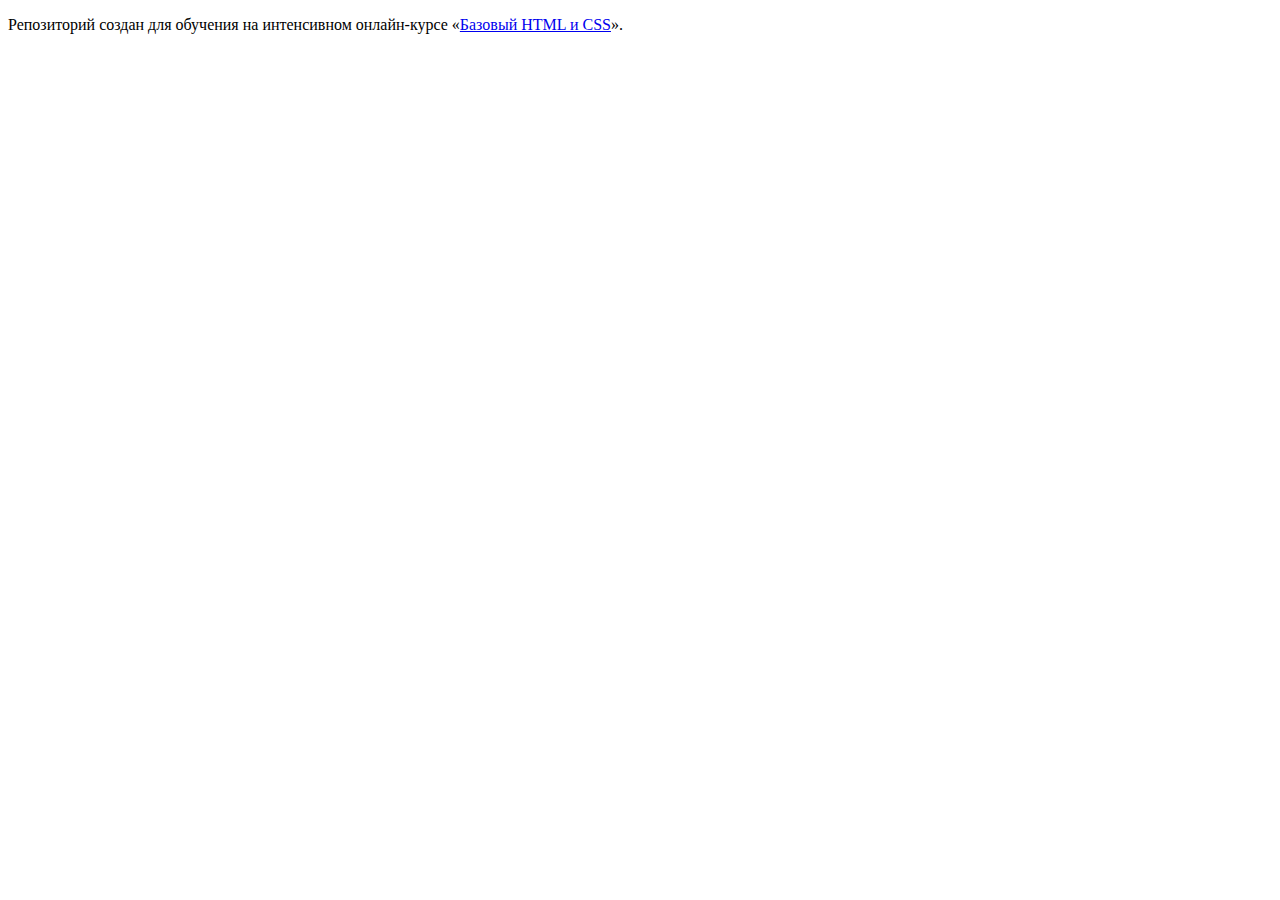
==== index.html @ ad71a14b ":hatching_chick:" ====
<!DOCTYPE html>
<html lang="ru">
  <head>
    <meta charset="utf-8">
    <title>HTML Academy: Барбершоп</title>
  </head>
  <body>

    <p>Репозиторий создан для обучения на интенсивном онлайн‑курсе «<a href="https://htmlacademy.ru/intensive/htmlcss">Базовый HTML и CSS</a>».</p>

  </body>
</html>
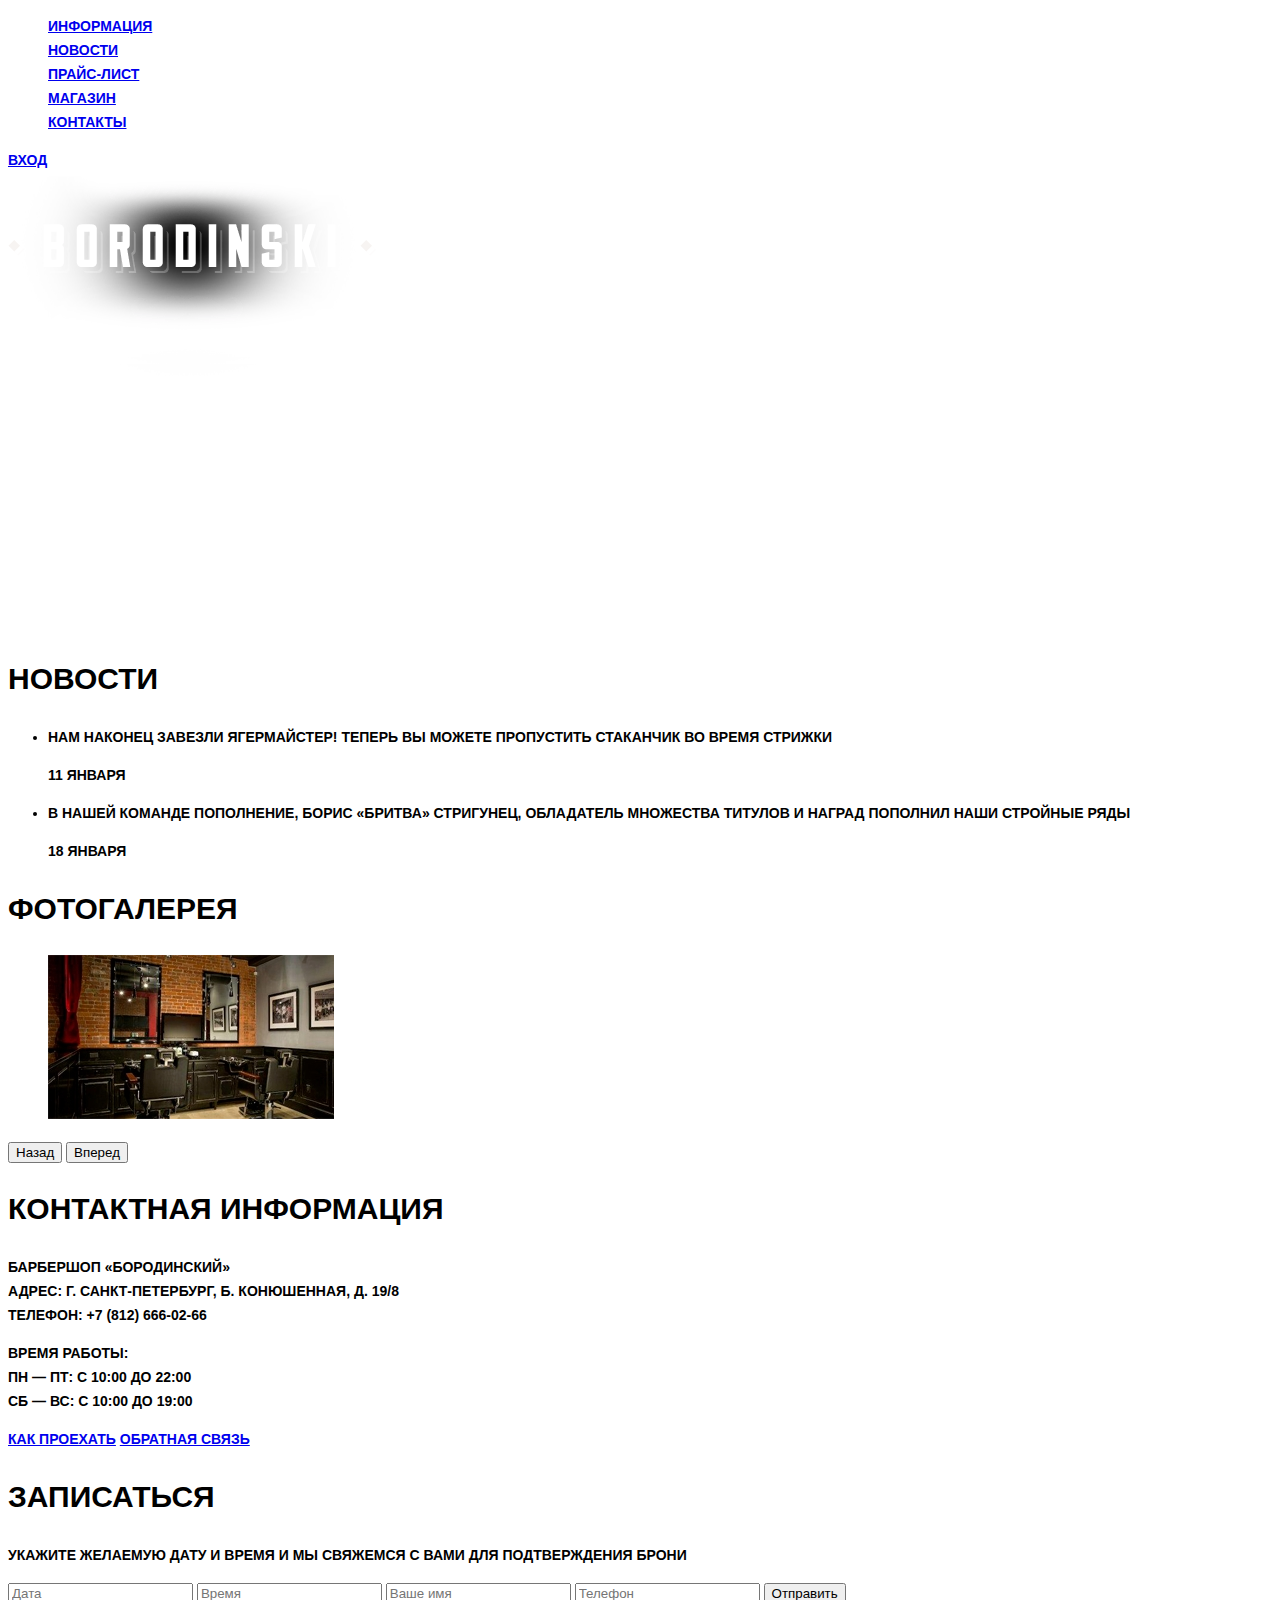
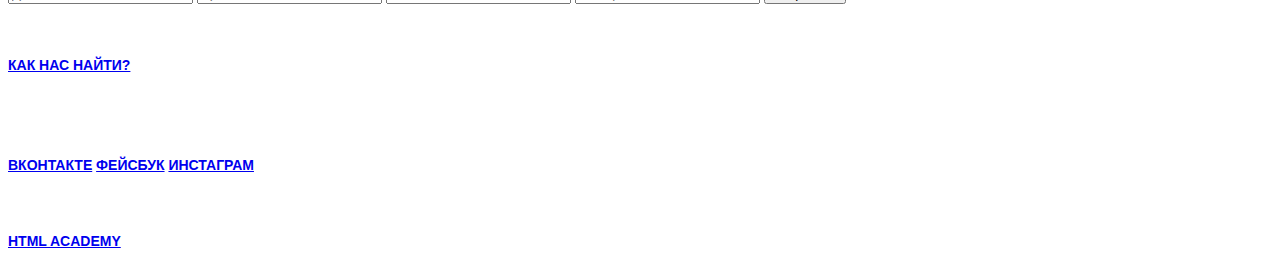
==== commit b3b178b0: "Барбершоп-5" ====
--- a/index.html
+++ b/index.html
@@ -2,11 +2,134 @@
 <html lang="ru">
   <head>
     <meta charset="utf-8">
-    <title>HTML Academy: Барбершоп</title>
+    <title>Барбершоп «Бородинский»</title>
+    <link href="css/style.css" rel="stylesheet">
   </head>
   <body>
-
-    <p>Репозиторий создан для обучения на интенсивном онлайн‑курсе «<a href="https://htmlacademy.ru/intensive/htmlcss">Базовый HTML и CSS</a>».</p>
-
+    <header class="main-header">
+      <div class="container">
+          <nav class="main-navigation">
+            <ul>
+              <li>
+                <a href="#">Информация</a>
+              </li>
+              <li>
+                <a href="#">Новости</a>
+              </li>
+              <li>
+                <a href="#">Прайс-лист</a>
+              </li>
+              <li>
+                <a href="#">Магазин</a>
+              </li>
+              <li>
+                <a href="#">Контакты</a>
+              </li>
+            </ul>
+          </nav>
+          <div class="user-block">
+            <a class="login" href="#">Вход</a>
+          </div>
+      </div>
+    </header>
+    <main class="container">
+      <div class="index-logo">
+        <img src="img/borodinski-logo.png" width="368" height="204" alt="Барбершоп
+        «Бородинский»">
+      </div>
+      <section class="features">
+        <div class="features-item">
+          <b class="features-name>">Быстро</b>
+          <p>Мы делаем свою работу быстро! Два часа пролетят незаметно и вы —
+            счастливый обладатель стильной стрижки-минутки!</p>
+        </div>
+        <div class="features-item">
+          <b class="features-name">Круто</b>
+          <p>Забудьте, как вы стриглись раньше. Мы сделаем из вас звезду футбола
+            или кино! Во всяком случае внешне.</p>
+        </div>
+        <div class="features-item">
+          <b class="features-name">Дорого</b>
+          <p>Наши мастера — профессионалы своего дела и не могут стоить дешево.
+            К тому же, разве цена не дает определенный статус?</p>
+        </div>
+      </section>
+      <div class="index-content">
+        <div class="index-content-left">
+          <h2 class="index-content-title">Новости</h2>
+          <ul class="news-preview">
+            <li>
+              <p>Нам наконец завезли Ягермайстер! Теперь вы можете пропустить
+                стаканчик во время стрижки</p>
+              <time datetime="2016-01-11">11 января</time>
+            </li>
+            <li>
+              <p>В нашей команде пополнение, Борис «Бритва» Стригунец, обладатель
+                множества титулов и наград пополнил наши стройные ряды</p>
+              <time datetime="2016-01-18">18 января</time>
+            </li>
+          </ul>
+        </div>
+        <div class="index-content-right">
+          <h2 class="index-content-title">Фотогалерея</h2>
+          <div class="gallery">
+            <figure class="gallery-content">
+              <img src="img/gallery.jpg" width="286" height="164" alt="Фото студии">
+            </figure>
+            <button class="btn gallery-prev" type="button">Назад</button>
+            <button class="btn gallery-next" type="button">Вперед</button>
+          </div>
+        </div>
+      </div>
+      <div class="index-content">
+        <div class="index-content-left">
+          <h2 class="index-content-title">Контактная информация</h2>
+          <p>
+            Барбершоп «Бородинский»<br>
+            Адрес: г. Санкт-Петербург, Б. Конюшенная, д. 19/8<br>
+            Телефон: +7 (812) 666-02-66
+          </p>
+          <p>
+            Время работы:<br>
+            пн — пт: с 10:00 до 22:00<br>
+            сб — вс: с 10:00 до 19:00
+          </p>
+          <a class="btn" href="#">Как проехать</a>
+          <a class="btn" href="#">Обратная связь</a>
+        </div>
+        <div class="index-content-right">
+          <h2 class="index-content-title">Записаться</h2>
+          <p>Укажите желаемую дату и время и мы свяжемся с вами для
+            подтверждения брони</p>
+            <form class="appointment-form" action="https://echo.htmlacademy.ru" method="post">
+              <input type="text" name="date" value="" placeholder="Дата">
+              <input type="text" name="time" value="" placeholder="Время">
+              <input type="text" name="name" value="" placeholder="Ваше имя">
+              <input type="tel" name="phone" value="" placeholder="Телефон">
+              <button class="btn" type="submit">Отправить</button>
+            </form>
+        </div>
+      </div>
+    </main>
+    <footer class="main-footer">
+      <div class="container">
+        <section class="footer-contacts">
+          Барбершоп «Бородинский»<br>
+          Адрес: г. Санкт-Петербург, Б. Конюшенная, д. 19/8<br>
+          <a href="#">Как нас найти?</a><br>
+          Телефон: +7 (812) 666-02-66
+        </section>
+        <section class="footer-social">
+          <p>Давайте дружить!</p>
+          <a class="social-btn social-btn-vk" href="#">Вконтакте</a>
+          <a class="social-btn social-btn-fb" href="#">Фейсбук</a>
+          <a class="social-btn social-btn-inst" href="#">Инстаграм</a>
+        </section>
+        <section class="footer-copyright">
+          <p>Разработано:</p>
+          <a class="btn" href="https://htmlacademy.ru">HTML Academy</a>
+        </section>
+      </div>
+    </footer>
   </body>
 </html>
--- a/css/style.css
+++ b/css/style.css
@@ -0,0 +1,26 @@
+body {
+  font-size: 14px;
+  line-height: 24px;
+  font-family: "PT Sans Narrow", Sans-serif;
+  font-weight: 700;
+  text-transform: uppercase;
+  color: #ffffff;
+}
+
+.features-name {
+  font-size: 30px;
+  line-height: 42px;
+}
+
+h2 {
+  font-weight: bold;
+}
+
+.index-content{
+  color: black;
+}
+
+.index-content-title {
+  font-size: 30px;
+  line-height: 42px;
+}
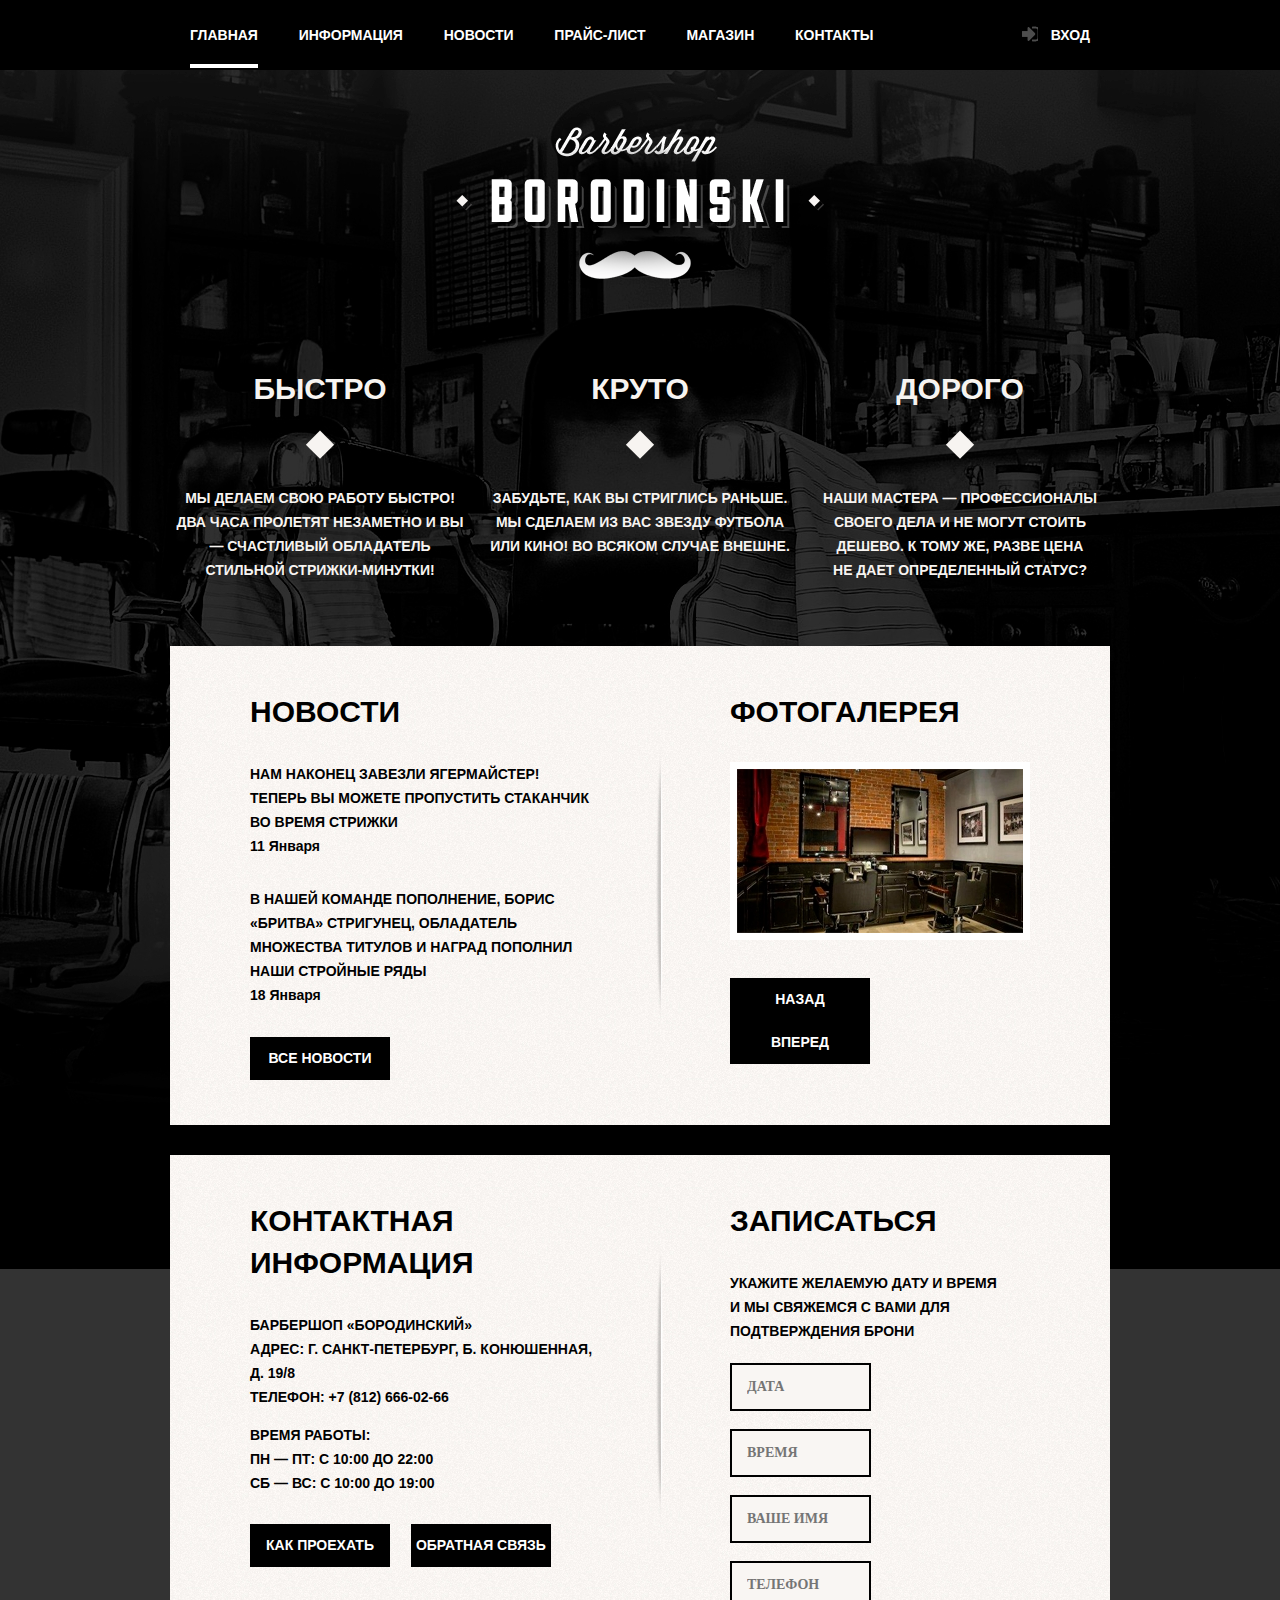
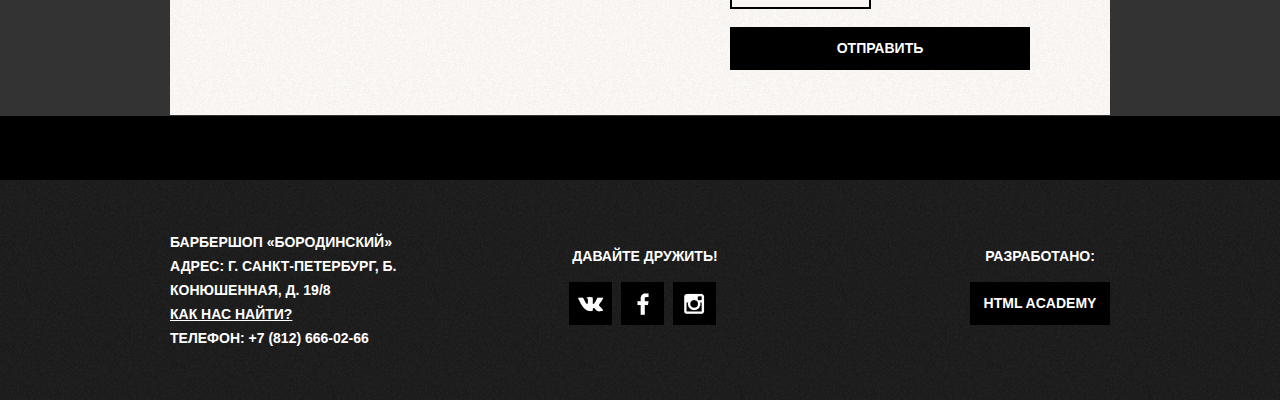
==== commit e6690f65: "barbershop_may9" ====
--- a/index.html
+++ b/index.html
@@ -7,28 +7,34 @@
   </head>
   <body>
     <header class="main-header">
-      <div class="container">
+      <div class="container clearfix">
           <nav class="main-navigation">
             <ul>
               <li>
-                <a href="#">Информация</a>
+                <a href="Index.html">
+                  <span class="header-menu-active">Главная
+                  </span>
+                </a>
               </li>
               <li>
-                <a href="#">Новости</a>
+                <a href="Index.html">Информация</a>
               </li>
               <li>
-                <a href="#">Прайс-лист</a>
+                <a href="Index.html">Новости</a>
               </li>
               <li>
-                <a href="#">Магазин</a>
+                <a href="Index.html">Прайс-лист</a>
               </li>
               <li>
-                <a href="#">Контакты</a>
+                <a href="Catalog.html">Магазин</a>
+              </li>
+              <li>
+                <a href="Index.html">Контакты</a>
               </li>
             </ul>
           </nav>
           <div class="user-block">
-            <a class="login" href="#">Вход</a>
+            <a class="user-block-login" href="#">Вход</a>
           </div>
       </div>
     </header>
@@ -37,24 +43,24 @@
         <img src="img/borodinski-logo.png" width="368" height="204" alt="Барбершоп
         «Бородинский»">
       </div>
-      <section class="features">
+      <section class="features clearfix">
         <div class="features-item">
-          <b class="features-name>">Быстро</b>
+          <div class="features-name">Быстро</div>
           <p>Мы делаем свою работу быстро! Два часа пролетят незаметно и вы —
-            счастливый обладатель стильной стрижки-минутки!</p>
+            счастливый обладатель стильной стрижки-минутки!
         </div>
         <div class="features-item">
-          <b class="features-name">Круто</b>
+          <div class="features-name">Круто</div>
           <p>Забудьте, как вы стриглись раньше. Мы сделаем из вас звезду футбола
             или кино! Во всяком случае внешне.</p>
         </div>
         <div class="features-item">
-          <b class="features-name">Дорого</b>
-          <p>Наши мастера — профессионалы своего дела и не могут стоить дешево.
+          <div class="features-name">Дорого</div>
+          <p>Наши мастера — профессионалы своего дела и не могут стоить дешево.
             К тому же, разве цена не дает определенный статус?</p>
         </div>
       </section>
-      <div class="index-content">
+      <div class="index-content clearfix">
         <div class="index-content-left">
           <h2 class="index-content-title">Новости</h2>
           <ul class="news-preview">
@@ -69,6 +75,7 @@
               <time datetime="2016-01-18">18 января</time>
             </li>
           </ul>
+          <a href="#" class="btn">Все новости</a>
         </div>
         <div class="index-content-right">
           <h2 class="index-content-title">Фотогалерея</h2>
@@ -81,7 +88,7 @@
           </div>
         </div>
       </div>
-      <div class="index-content">
+      <div class="index-content clearfix">
         <div class="index-content-left">
           <h2 class="index-content-title">Контактная информация</h2>
           <p>
@@ -94,25 +101,27 @@
             пн — пт: с 10:00 до 22:00<br>
             сб — вс: с 10:00 до 19:00
           </p>
-          <a class="btn" href="#">Как проехать</a>
-          <a class="btn" href="#">Обратная связь</a>
+          <a class="btn btn-how-to" href="#">Как проехать</a>
+          <a class="btn btn-feedback" href="#">Обратная связь</a>
         </div>
         <div class="index-content-right">
           <h2 class="index-content-title">Записаться</h2>
           <p>Укажите желаемую дату и время и мы свяжемся с вами для
             подтверждения брони</p>
             <form class="appointment-form" action="https://echo.htmlacademy.ru" method="post">
+              <fieldset>
               <input type="text" name="date" value="" placeholder="Дата">
               <input type="text" name="time" value="" placeholder="Время">
               <input type="text" name="name" value="" placeholder="Ваше имя">
-              <input type="tel" name="phone" value="" placeholder="Телефон">
-              <button class="btn" type="submit">Отправить</button>
+              <input type="text" name="phone" value="" placeholder="Телефон">
+              </fieldset>
+              <button class="btn btn-submit">Отправить</button>
             </form>
         </div>
       </div>
     </main>
     <footer class="main-footer">
-      <div class="container">
+      <div class="container clearfix">
         <section class="footer-contacts">
           Барбершоп «Бородинский»<br>
           Адрес: г. Санкт-Петербург, Б. Конюшенная, д. 19/8<br>
@@ -127,7 +136,7 @@
         </section>
         <section class="footer-copyright">
           <p>Разработано:</p>
-          <a class="btn" href="https://htmlacademy.ru">HTML Academy</a>
+          <a class="btn btn-academy" href="https://htmlacademy.ru">HTML Academy</a>
         </section>
       </div>
     </footer>
--- a/css/style.css
+++ b/css/style.css
@@ -5,6 +5,12 @@
   font-weight: 700;
   text-transform: uppercase;
   color: #ffffff;
+  background: #000000;
+  background-image: url(../img/background.jpg);
+  background-repeat: no-repeat;
+  background-position: 50% 0;
+  margin: 0;
+  padding: 0;
 }
 
 .features-name {
@@ -24,3 +30,361 @@
   font-size: 30px;
   line-height: 42px;
 }
+
+header {
+  display: block;
+}
+
+.main-header {
+  background: #000000;
+}
+
+.container {
+  width: 940px;
+  margin: 0 auto;
+  padding: 0 10px;
+}
+
+.clearfix:after {
+  content: "";
+  display: table;
+  clear: both;
+}
+
+ul {
+  display: block;
+}
+
+.main-navigation ul {
+  width: 780px;
+  float: left;
+  list-style: none;
+  margin: 0;
+  padding: 0;
+}
+
+.main-navigation li {
+  display: inline-block;
+}
+
+.main-navigation ul a {
+  display: block;
+  padding: 23px 20px;
+  margin-right: -3.2px;
+  text-decoration: none;
+  }
+
+.main-header a {
+  color: #ffffff;
+}
+
+.main-header a:hover {
+  background: #242424;
+  color: #ffffff;
+}
+
+.header-menu-active {
+  position: relative;
+}
+
+.header-menu-active:after {
+  content: "";
+  position: absolute;
+  width: 100%;
+  height: 4px;
+  background: #ffffff;
+  left: 0;
+  bottom: -25px;
+}
+
+.user-block {
+  max-width: 140px;
+  float: right;
+}
+
+.user-block-login {
+  position: relative;
+  display: block;
+  padding: 23px 20px;
+  padding-left: 45px;
+  text-decoration: none;
+}
+
+.user-block-login:before {
+  content: '';
+  position: absolute;
+  top: 26px;
+  left: 16px;
+  width: 16px;
+  height: 16px;
+  background: url(../img/login.png) no-repeat 0 0;
+  opacity: 0.3;
+}
+
+.user-block-login:hover:before {
+  opacity: 1;
+}
+
+.index-logo {
+  margin: 57px auto;
+  margin-bottom: 30px;
+  text-align: center;
+}
+
+.features {
+  padding: 0;
+  margin: 50px 0;
+  margin-top: 30px;
+  color: #f7f4f1;
+}
+
+.features-item:first-child {
+  margin-left:0
+}
+
+.features-item {
+  width: 300px;
+  margin-left: 20px;
+  float: left;
+  text-align: center;
+}
+
+.features-name {
+  position: relative;
+  font-size: 30px;
+  font-weight: bold;
+  margin-bottom: 76px;
+}
+
+.features-name:after {
+  content: "";
+  position: absolute;
+  bottom: -50px;
+  left: 50%;
+  margin-left: -15px;
+  width: 30px;
+  height: 30px;
+  background: url(../img/shape-1.svg) no-repeat 0 0;
+}
+
+.index-content {
+  margin: 30px 0;
+  padding: 45px 80px;
+  background: #fdfaf7 url(../img/background-gradient.jpg);
+}
+
+.index-content-left {
+  position: relative;
+  float: left;
+  width: 349px;
+  padding-right: 20px;
+}
+
+.index-content-title {
+  font-size: 30px;
+  line-height: 42px;
+  margin-top: 0;
+  margin-bottom: 29px;
+}
+
+time {
+  text-transform: capitalize;
+}
+
+.news-preview {
+  display: block;
+  margin: 0;
+  padding: 0;
+  list-style: none;
+  margin-bottom: 30px;
+}
+
+.news-preview li {
+  margin-bottom: 29px;
+}
+
+.news-preview p {
+  margin-bottom: 0;
+}
+
+.btn {
+  display: inline-block;
+  width: 140px;
+  margin: 0;
+  padding: 0;
+  border: 0;
+  background: #000;
+  color: #fff;
+  font-family: 'PT Sans Narrow', sans-serif;
+  font-size: 14px;
+  font-weight: bold;
+  text-decoration: none;
+  text-align: center;
+  line-height: 43px;
+  cursor: pointer;
+}
+
+.index-content-left:after {
+  content: "";
+  position: absolute;
+  left: 110%;
+  top: 50%;
+  margin-top: -139px;
+  width: 8px;
+  height: 278px;
+  background: url(../img/section-line.png) no-repeat 0 0;
+}
+
+.index-content-right {
+  float: right;
+  width: 300px;
+}
+
+.gallery-content {
+  width: 286px;
+  height: 164px;
+  display: block;
+  margin-left:0;
+  border: 7px solid #fff;
+  margin-bottom: 38px;
+}
+
+.gallery-next {
+  margin-right: 0;
+  text-transform: uppercase;
+}
+
+.gallery-prev {
+  margin-left: 0;
+  margin-right: 17px;
+  text-transform: uppercase;
+}
+
+.btn-feedback {
+  margin-right: 0;
+  text-transform: uppercase;
+}
+
+.btn-how-to {
+  margin-left: 0;
+  margin-right: 17px;
+  margin-top: 15px;
+  text-transform: uppercase;
+}
+
+.appointment-form {
+  margin-top: 20px;
+}
+
+fieldset {
+  border: 0;
+  padding: 0;
+  margin: 0;
+}
+
+.appointment-form input[type="text"] {
+  display: inline-block;
+  width: 82px;
+  margin-right: 15px;
+  margin-bottom: 18px;
+  padding: 10px 15px;
+  padding-right: 40px;
+  border: 2px solid #000000;
+  background-color: #f9f6f3;
+  text-transform: uppercase;
+  font-family: "PT Sans Narrow";
+  color: #000000;
+  font-size: 14px;
+  font-weight: 700;
+  line-height: 24px;
+}
+
+.appointment-form input[type="text"]:nth-child(2n) {
+  margin-right: 0;
+}
+
+.btn-submit {
+  width: 300px;
+  border: none;
+  color: white;
+  background-color: #000000;
+  text-transform: uppercase;
+  cursor: pointer;
+}
+
+.btn:hover {
+  background-color: #663d15;
+}
+
+.main-footer {
+  margin-top: 65px;
+  padding: 50px 0;
+  background: #242424 url(../img/footer-background.jpg);
+  color: #ffffff;
+}
+
+.footer-contacts {
+  width: 300px;
+  float: left;
+}
+
+.footer-social {
+  text-align: center;
+  width: 350px;
+  float: left;
+}
+
+.footer-copyright {
+  width: 140px;
+  float: right;
+  text-align: center;
+}
+
+.footer-contacts a {
+  color: #ffffff;
+}
+
+.social-btn {
+  display: inline-block;
+  font: 0/0 a;
+  text-shadow: none;
+  color: transparent;
+  background: #000000;
+  width: 43px;
+  height: 43px;
+  margin-right: 5px;
+  line-height: 40px;
+}
+
+.social-btn:hover {
+  color: #ffffff;
+}
+
+.social-btn-vk {
+  background: #000000 url(../img/vk.png) no-repeat center;
+}
+
+.social-btn-vk:hover {
+  background: #ffffff url(../img/vk-black.png) no-repeat center;
+}
+
+.social-btn-fb {
+  background: #000000 url(../img/facebook.png) no-repeat center;
+}
+
+.social-btn-fb:hover {
+  background: #ffffff url(../img/facebook-black.png) no-repeat center;
+}
+
+.social-btn-inst {
+  background: #000000 url(../img/insta.png) no-repeat center;
+}
+
+.social-btn-inst:hover {
+  background: #ffffff url(../img/insta-black.png) no-repeat center;
+}
+
+.btn-academy:hover {
+  background-color: #ffffff;
+  color: #000000;
+}
